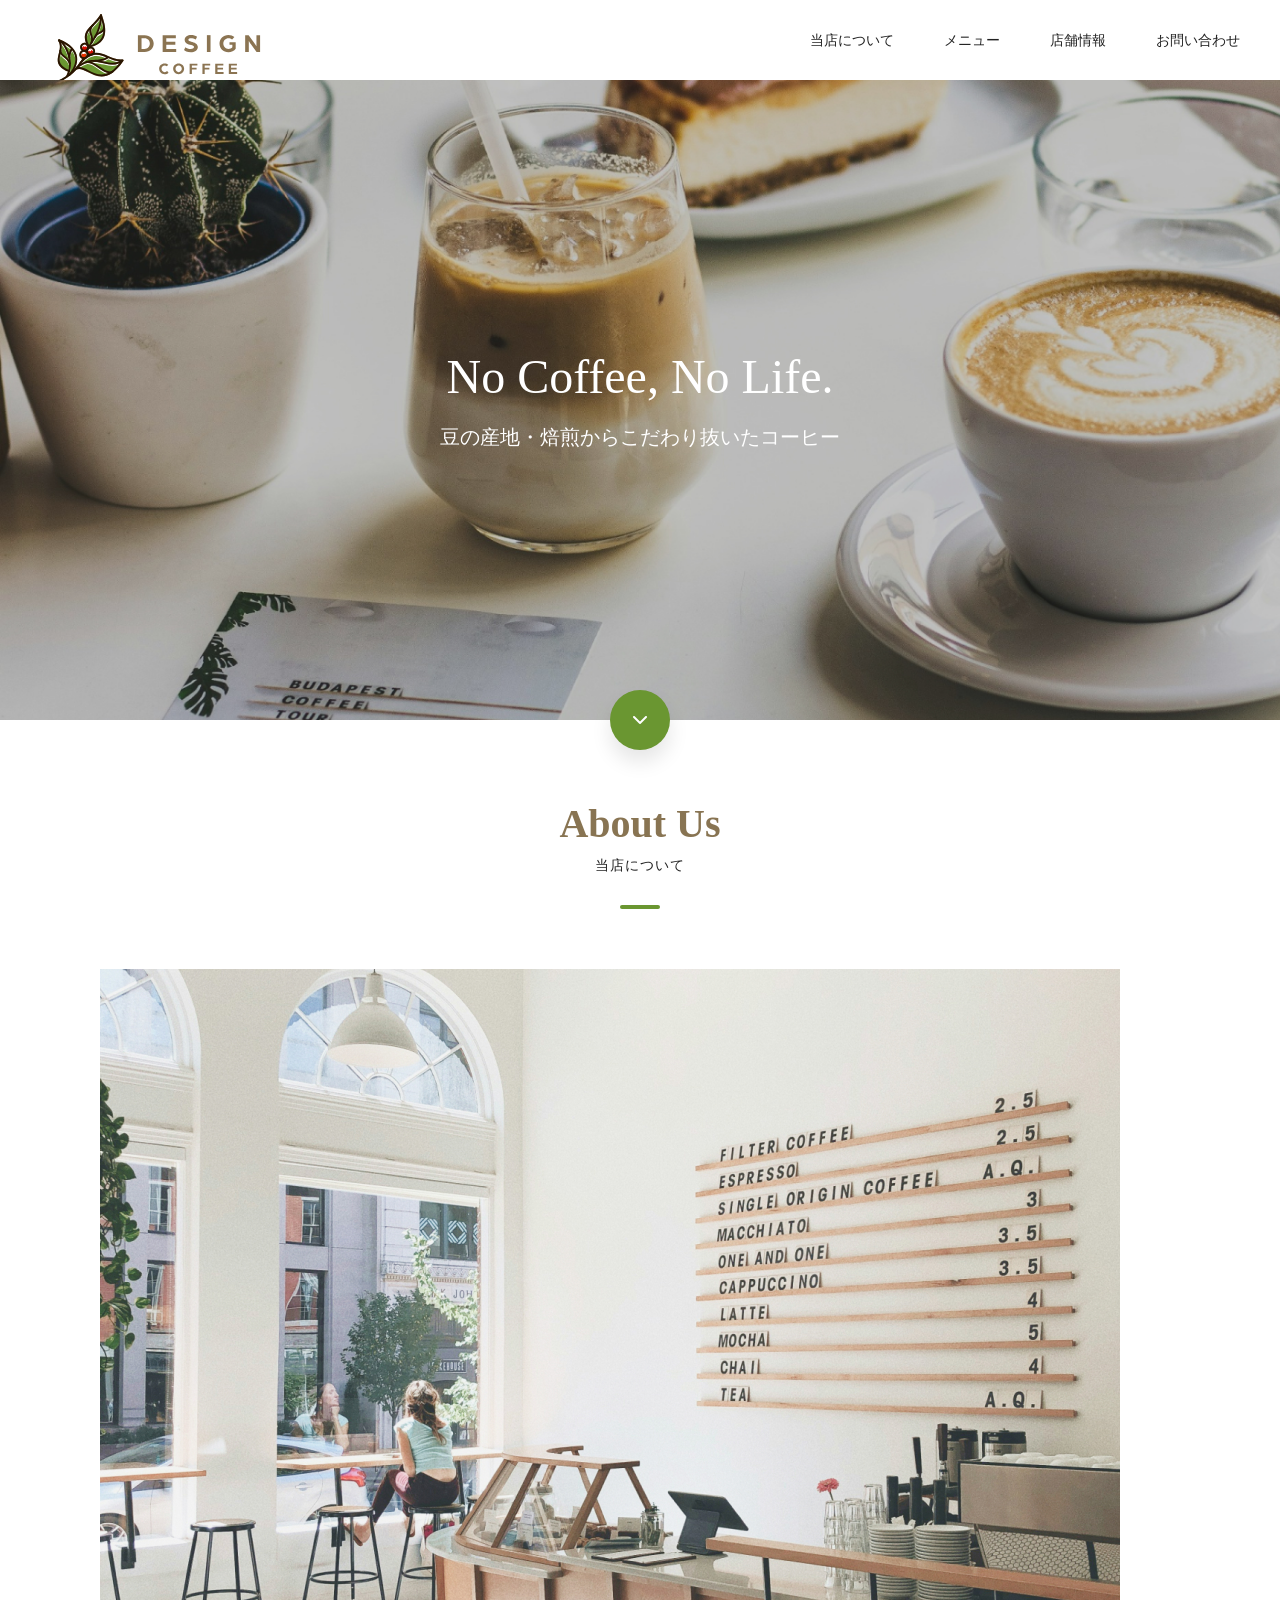
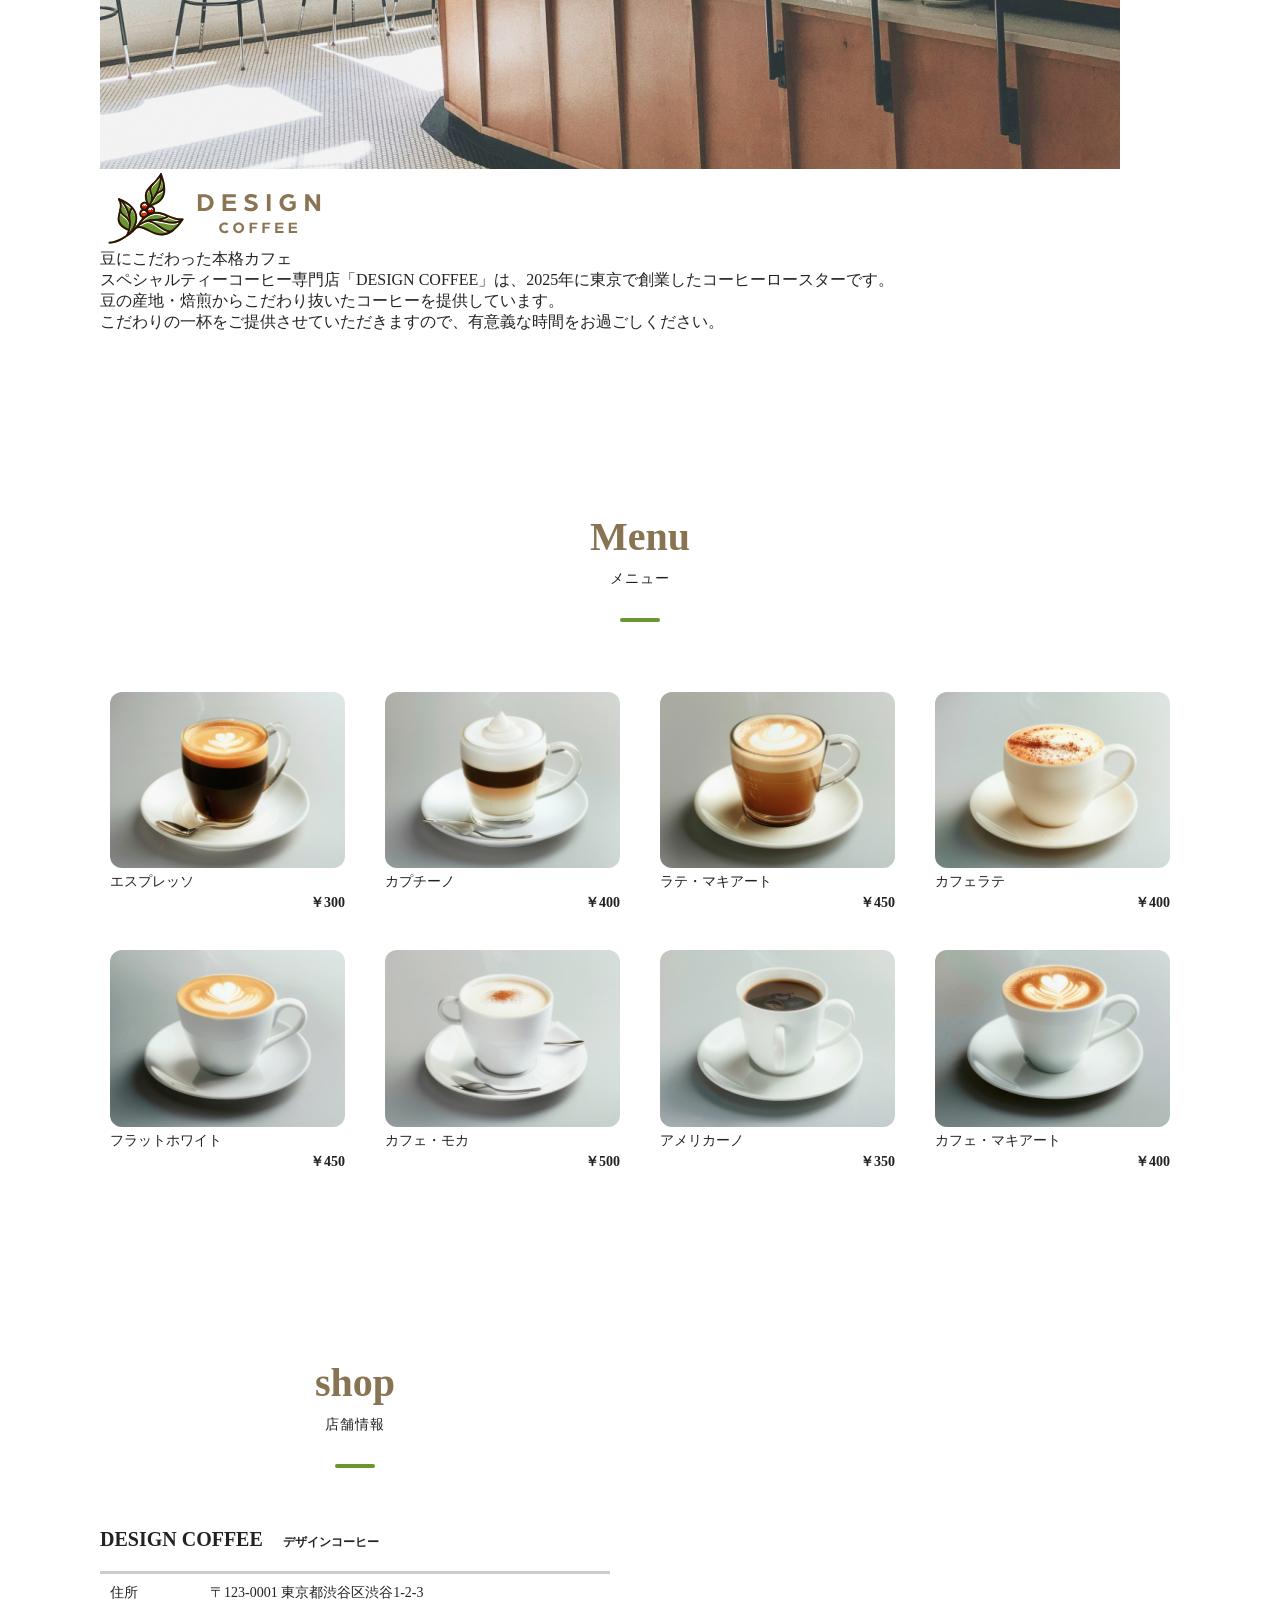
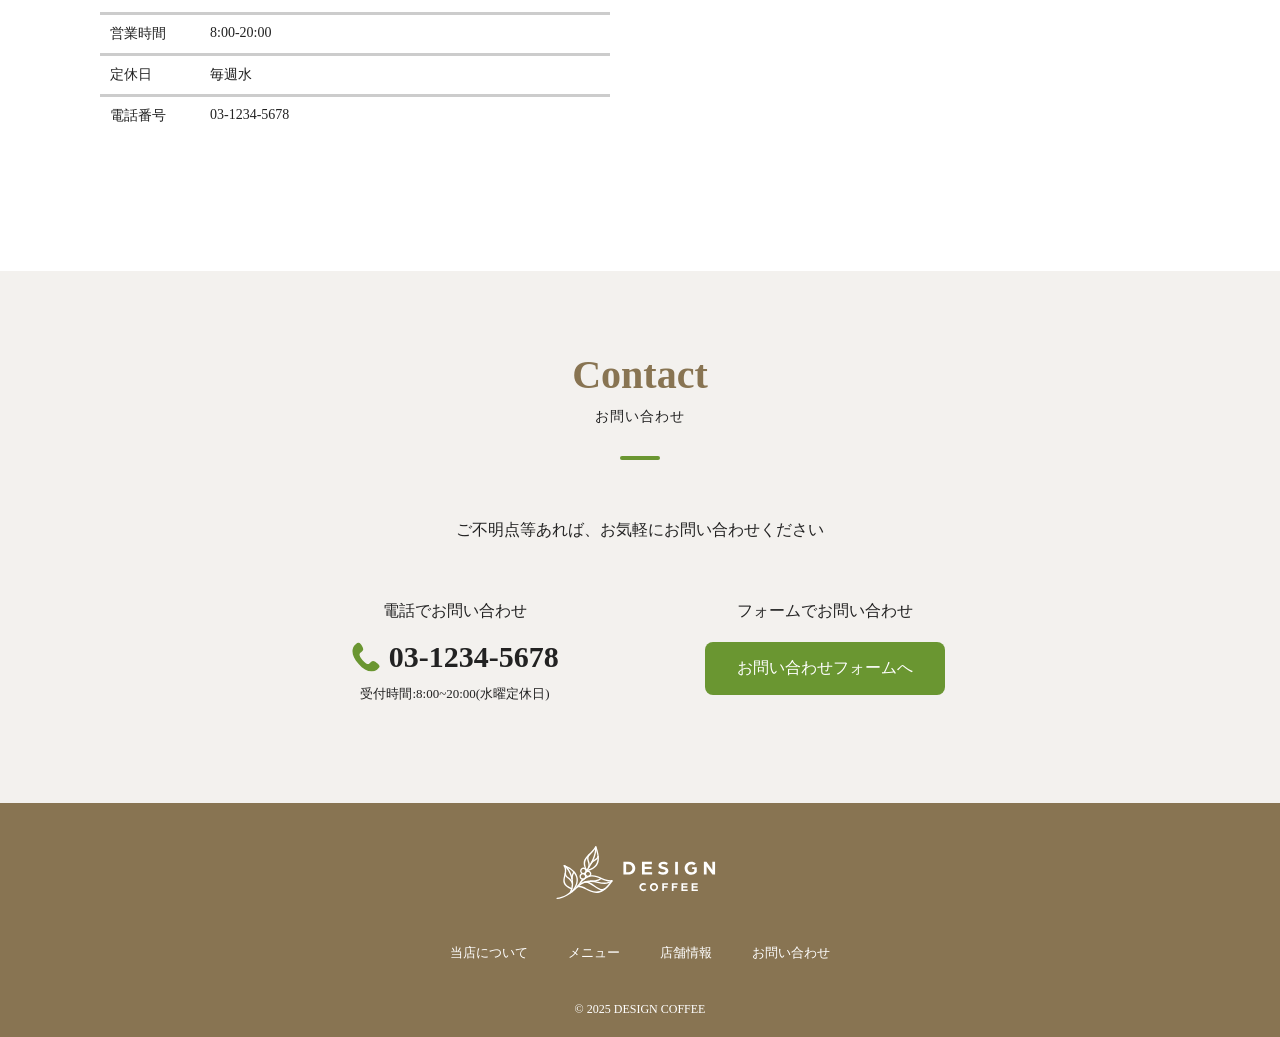
==== index.html @ 808d5197 "Add files via upload" ====
<!DOCTYPE html>
<html lang="ja">
<head>
  <meta charset="UTF-8">
  <meta name="viewport" content="width=device-width, initial-scale=1.0">
  <title>Document</title>
  <link rel="stylesheet" href="reset.css">
  <link rel="stylesheet" href="style.css">
  <link rel="preconnect" href="https://fonts.googleapis.com">
  <link rel="preconnect" href="https://fonts.gstatic.com" crossorigin>
  <link href="https://fonts.googleapis.com/css2?family=Montsettat:ital,wght@0,100//900;1,100..900&family=Noto+Sans+JP:wght@100..900&display=swap" rel="stylesheet">
</head>

<body>
  <header>
    <h1>
     <a href="index.html" class="logo">
       <img src="img/logo.svg" alt="DESIGN COFFEEのロゴ">
     </a>
    </h1>
    <nav>
      <ul>
        <li><a href="index.html#about">当店について</a></li>
        <li><a href="index.html#menu">メニュー</a></li>
        <li><a href="index.html#shop">店舗情報</a></li>
        <li><a href="index.html#contact">お問い合わせ</a></li>
      </ul>
    </nav>
  </header>
  <section class="hero">
    <h2>No Coffee, No Life.</h2>
    <p>豆の産地・焙煎からこだわり抜いたコーヒー</p>
    <a href="about">
      <img src="img/down.png" alt="下へスクロール">
    </a>
  </section>
  <main>
    <section class="main-section">
      <div class="container">
        <div class="heading-group">
          <h2>
            About Us
            <span>当店について</span>
          </h2>
        </div>
      <div class="layout">
        <div class="image">
          <img src="img/about-photo.jpg" alt="当店の写真">
        </div>
        <div class="text">
          <img src="img/logo.svg" alt="DESIGN COFFEEのロゴ">
          <h3>豆にこだわった本格カフェ</h3>
          <p>スペシャルティーコーヒー専門店「DESIGN COFFEE」は、2025年に東京で創業したコーヒーロースターです。</p>
          <p>豆の産地・焙煎からこだわり抜いたコーヒーを提供しています。</p>
          <p>こだわりの一杯をご提供させていただきますので、有意義な時間をお過ごしください。</p>
        </div>
      </div>
    </div>
  </section>
  <section class="main-section menu" id="menu">
    <div class="container">
      <div class="heading-group">
        <h2>
          Menu
         <span>メニュー</span>
        </h2>
      </div>
      <ul class="menu-list">
        <li>
          <div class="menu-card">
            <img src="img/menu-1.jpg" alt="エスプレッソ">
            <p class="name">エスプレッソ</p>
            <p class="price">￥300</p>
          </div>
        </li>
        <li>
          <div class="menu-card">
            <img src="img/menu-2.jpg" alt="カプチーノ">
            <p class="name">カプチーノ</p>
            <p class="price">￥400</p>
          </div>
        </li>
        <li>
          <div class="menu-card">
            <img src="img/menu-3.jpg" alt="ラテ・マキアート">
            <p class="name">ラテ・マキアート</p>
            <p class="price">￥450</p>
          </div>
        </li>
        <li>
          <div class="menu-card">
            <img src="img/menu-4.jpg" alt="カフェラテ">
            <p class="name">カフェラテ</p>
            <p class="price">￥400</p>
          </div>
        </li>
        <li>
          <div class="menu-card">
            <img src="img/menu-5.jpg" alt="フラットホワイト">
            <p class="name">フラットホワイト</p>
            <p class="price">￥450</p>
          </div>
        </li>
        <li>
          <div class="menu-card">
            <img src="img/menu-6.jpg" alt="カフェ・モカ">
            <p class="name">カフェ・モカ</p>
            <p class="price">￥500</p>
          </div>
        </li>
        <li>
          <div class="menu-card">
            <img src="img/menu-7.jpg" alt="アメリカーノ">
            <p class="name">アメリカーノ</p>
            <p class="price">￥350</p>
          </div>
        </li>
        <li>
          <div class="menu-card">
            <img src="img/menu-8.jpg" alt="カフェ・マキアート">
            <p class="name">カフェ・マキアート</p>
            <p class="price">￥400</p>
          </div>
        </li>
      </ul>
    </div>
  </section>
  <section class="main-section shop" id="shop">
    <div class="container">
      <div class="layout">
       <div class="text">
         <div class="heading-group">
           <h2>shop</h2>
           <span>店舗情報</span>
         </div>
         <h3>
           DESIGN COFFEE
           <span>デザインコーヒー</span>
         </h3>
         <dl>
           <dt>住所</dt>
           <dd>〒123-0001 東京都渋谷区渋谷1-2-3</dd>
           <dt>営業時間</dt>
           <dd>8:00-20:00</dd>
           <dt>定休日</dt>
           <dd>毎週水</dd>
           <dt>電話番号</dt>
           <dd>03-1234-5678</dd>
         </dl>
       </div>
       <div class="map">
        <iframe src="https://www.google.com/maps/embed?pb=!1m18!1m12!1m3!1d3227.511623352831!2d138.18072567523816!3d36.00779787248357!2m3!1f0!2f0!3f0!3m2!1i1024!2i768!4f13.1!3m3!1m2!1s0x601c50e71f7adf49%3A0x2a9c9bdd30254f00!2z5YWs56uL6KuP6Kiq5p2x5Lqs55CG56eR5aSn5a2m!5e0!3m2!1sja!2sjp!4v1779668512822!5m2!1sja!2sjp" width="600" height="450" style="border:0;" allowfullscreen="" loading="lazy" referrerpolicy="no-referrer-when-downgrade"></iframe>
       </div> 
      </div>
    </div>
  </section>
  <section class="main-section contact" id="contact">
    <div class="container">
      <div class="heading-group">
        <h2>Contact</h2>
        <span>お問い合わせ</span>
      </div>
      <p>ご不明点等あれば、お気軽にお問い合わせください</p>
      <div class="layout">
        <div class="tel">
          <p class="label">電話でお問い合わせ</p>
          <a href="tel:0312345678" class="number">
            <img src="img/icon-tel.svg" alt="電話アイコン">
            03-1234-5678
          </a>
          <p class="hour">受付時間:8:00~20:00(水曜定休日)</p>
        </div>
        <div class="form">
          <p class="label">フォームでお問い合わせ</p>
          <a href="contact.html" class="button">お問い合わせフォームへ</a>
        </div>
      </div>
    </div>
  </section>
</body>
<footer>
  <a href="index.html" class="logo">
    <img src="img/logo-white.svg" alt="DESIGN COFFEEのロゴ">
  </a>
  <nav>
    <ul>
      <li><a href="index.html#about">当店について</a></li>
      <li><a href="index.html#menu">メニュー</a></li>
      <li><a href="index.html#shop">店舗情報</a></li>
      <li><a href="index.html#contact">お問い合わせ</a></li>
    </ul>
  </nav>
  <p class="copyright">&copy; 2025 DESIGN COFFEE</p>
</footer>
</html>
---- style.css ----
header{
  padding: 10px 40px;
  display: flex;
  align-items: center;
  justify-content: space-between;
  .logo{
    display: block;
    height: 60px;
  }
}
nav{
  ul{
    display: flex;
    align-items: center;
    gap: 50px;
  }
  a{
    font-size: 14px;
    font-weight: 400;
    &:hover{
      color: #6A9631;
      text-decoration: underline;
    }
  }
}

.hero{
  color: #fff;
  text-align: center;
  height: 640px;
  background-image: url(../img/hero-background.jpg);
  background-size: cover;
  display: flex;
  flex-direction: column;
  align-items: center;
  justify-content: center;
  position: relative;
  h2{
    font-size: 48px;
    font-weight: 700px;
  }
  p{
    font-size: 20px;
    font-weight: 400;
    margin-top: 20px;
  }
  a{
    display: grid;
    place-items: center;
    width: 60px;
    height: 60px;
    background-color: #6A9631;
    border-radius: 50%;
    box-shadow: 0px 12px 20px rgb(0 0 0 / 0.1);
    position: absolute;
    left: 50%;
    bottom: 0;
    translate: -50% 50%;
    img{
      width: 24px;
      height: 24px;
    }
  }
}

.container{
  max-width: 1160px;
  margin: 0 auto;
  padding-inline: 40px;
}
main{
  .main-section{
    padding: 80px 0 100px;
    .heading-group{
      text-align: center;
      margin: 0 0 60px;
      h2{
        color: #887452;
        font-size: 40px;
        font-weight: 700;
      }
      span{
        color: #222;
        font-size: 14px;
        font-weight: 400;
        letter-spacing: 0.08em;
        display: block;
        margin-top: 10px;
      }
      &::after{
        content: "";
        display: block;
        width: 40px;
        height: 4px;
        background-color: #6A9631;
        border-radius: 4px;
        margin: 30px auto 0;
      }
    }
  }
}

.about{
  .layout{
    display: grid;
    grid-template-columns: 1fr 1fr;
    align-items: start;
    gap: 60px;
  }
  .image{
    border-radius: 40px;
    overflow: hidden;
    img{
      width: 100%;
      aspect-ratio: 5 / 4;
      object-fit: cover;
    }
  }
  .text{
    img{
      height: 60px;
    }
    h3{
      font-size: 28px;
      font-weight: 700;
      margin-top: 20px;
    }
    p{
      margin-top: 20px;
    }
  }
}

.menu-card{
  padding: 10px;
  background-color: #fff;
  border-radius: 20px;
  display: grid;
  gap: 5px;
  img{
    width: 100%;
    aspect-ratio: 4 / 3;
    object-fit: cover;
    border-radius: 12px;
  }
  .name{
    font-size: 14px;
  }
  .price{
    font-size: 14px;
    font-weight: 700;
    line-height: 1;
    letter-spacing: 0;
    text-align: right;
  }
}
.menu-list{
  display: grid;
  grid-template-columns: 1fr 1fr 1fr 1fr;
  gap: 20px;
}
.shop{
  .layout{
    display: grid;
    grid-template-columns: 1fr 1fr;
    align-items: start;
    gap: 60px;
  }
  .text{
    h3{
      text-align: center;
      font-size: 20px;
      font-weight: 700;
      margin: 0 0 20px;
      display: flex;
      align-items: baseline;
      gap: 1em;
      span{
        font-size: 0.6em;
      }
    }
    dl{
      display: grid;
      grid-template-columns: 100px 1fr;
      dt,dd{
        font-size: 14px;
        padding: 10px;
        border-top: solid #ccc;
      }
    }
  }
  .map{
    border-radius: 40px;
    overflow: hidden;
    iframe{
      width: 100%;
      height: auto;
      aspect-ratio: 5/4;
    }
  }
}
.contact{
  text-align: center;
  background-color: #f3f1ee;
  .layout{
    display: grid;
    grid-template-columns: 1fr 1fr;
    gap: 40px;
    margin-top: 60px;
    margin-inline: auto;
    max-width: 700px;
  }
  .label{
    margin-bottom: 20px;
  }
  .number{
    font-size: 30px;
    font-weight: 700;
    line-height: 1;
    letter-spacing: 0;
    img{
      width: 1em;
    }
  }
  .hour{
    font-size: 13px;
    display: block;
    margin-top: 1em;
  }
  .button{
    display: inline-block;
    color: #fff;
    background-color: #6A9631;
    padding: 1em 2em;
    border-radius: 8px;
  }
}
footer{
  color: #fff;
  background-color: #887452;
  padding: 40px 20px 20px;
  display: grid;
  justify-items: center;
  gap: 40px;
  .logo{
    display:block;
    img{
      display: block;
      height: 60px;
    }
  }
  ul{
    display: flex;
    gap: 40px;
    a{
      font-size: 13px;
    }
  }
  .copyright{
    font-size: 12px;
  }
}
.lower-main{
  padding: 80px 0 100px;
  background-color: #f3f1ee;
}
.lower-heading-group{
  text-align: center;
  display: grid;
  justify-items: center;
  gap: 20px;
  margin:0 0 40px;
  h2{
    font-size: 40px;
    font-weight: 700;
  }
}
.form-box{
  max-width: 640px;
  margin: auto;
  border-radius: 20px;
  padding: 60px;
  background-color: #fff;
  box-shadow: 0px 24px 40px rgb(0 0 0 / 0.08);
}
.font-item{
  display: grid;
  gap: 10px;
  label{
    font-size: 14px;
  }
  + .font-item{
    margin-top: 30px;
  }
  input,
  textarea{
    border: 1px solid #aaa;
    padding: 0.8em 0.5em;
    border-radius: 8px;
    &::placeholder{
      color:#aaa;
    }
  }
  textarea{
    resize: none;
  }
  button{
    font-size: 16px;
    display: inline-block;
    color: #fff;
    background-color: #6A9631;
    border: none;
    padding: 1em 2em;
    border-radius: 8px;
    &:hover{
      background-color: #517521;
    }
  }
}
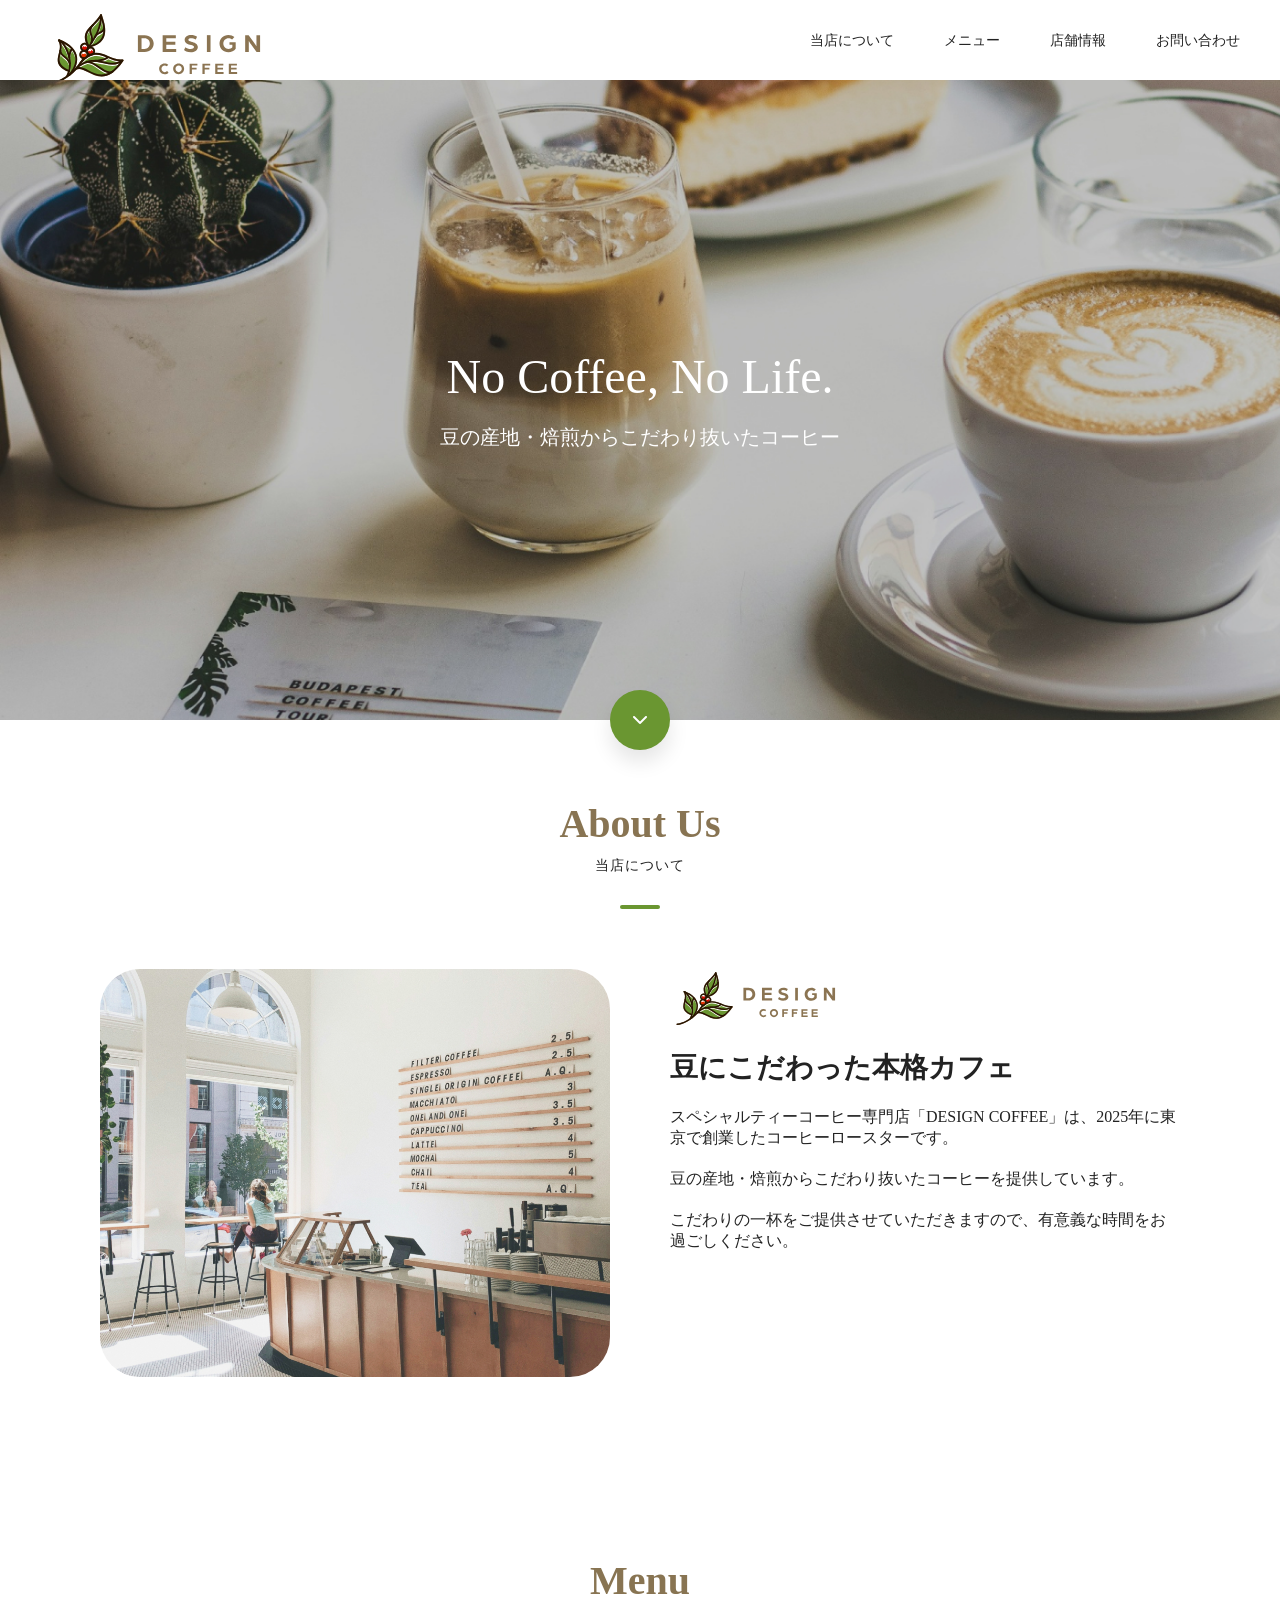
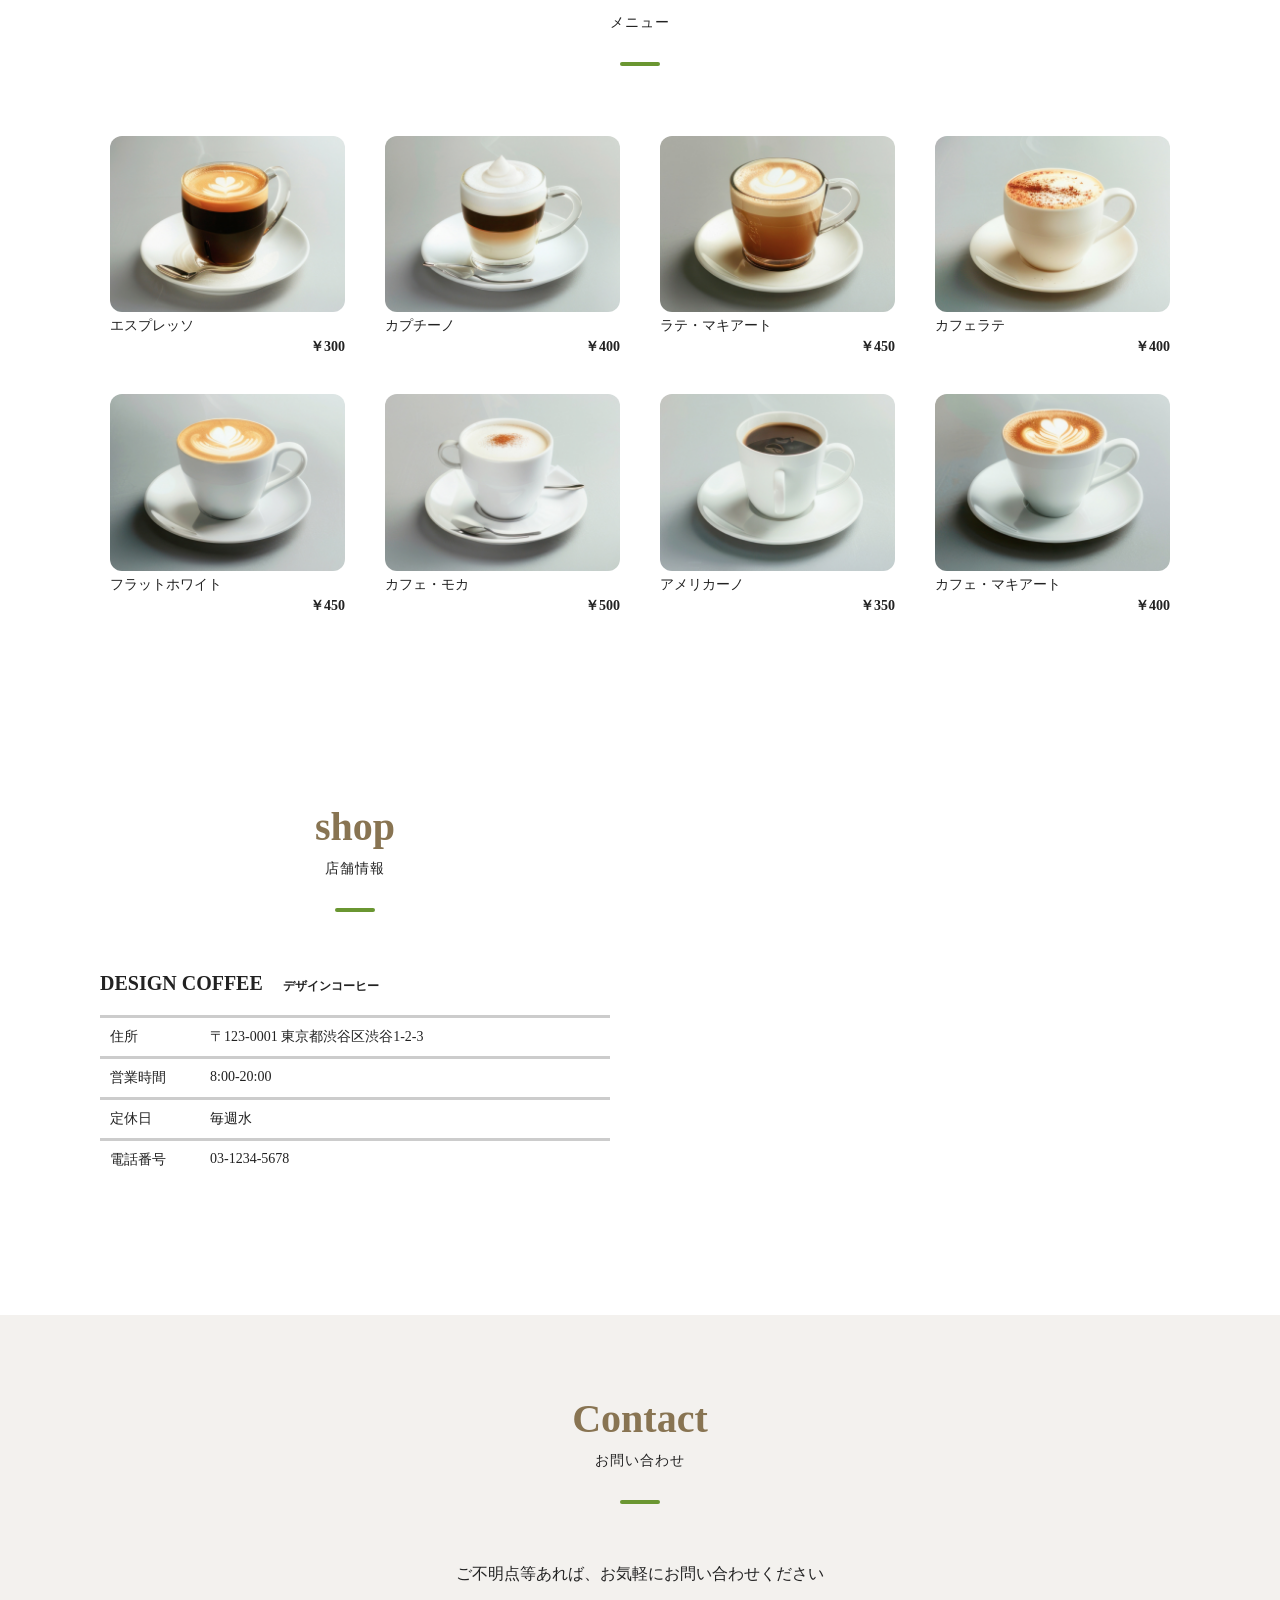
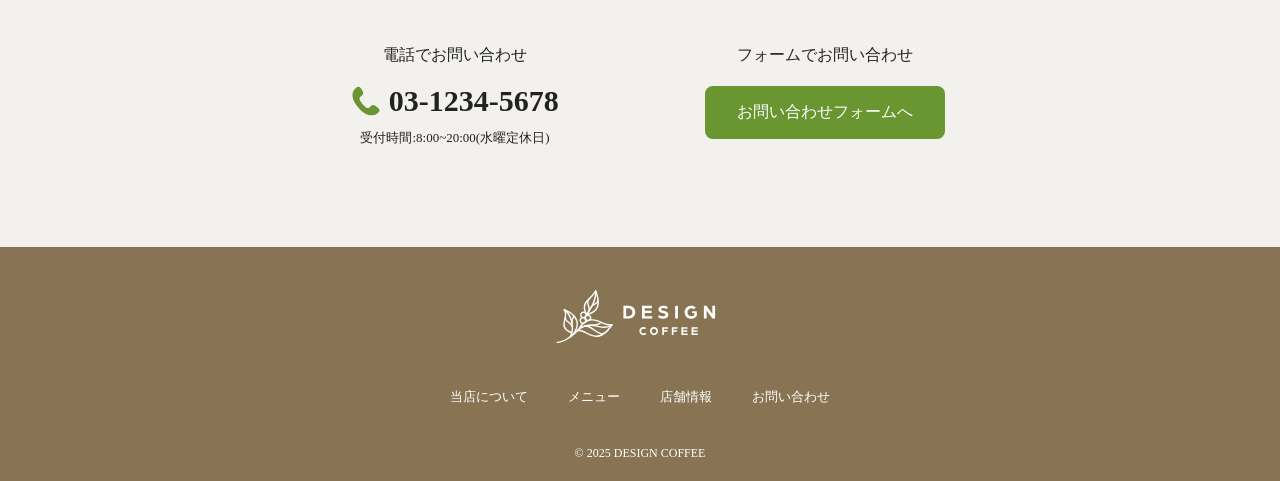
==== commit bce89b3c: "Update index.html" ====
--- a/index.html
+++ b/index.html
@@ -35,7 +35,7 @@
     </a>
   </section>
   <main>
-    <section class="main-section">
+    <section class="main-section about" id="about">
       <div class="container">
         <div class="heading-group">
           <h2>
@@ -192,4 +192,4 @@
   </nav>
   <p class="copyright">&copy; 2025 DESIGN COFFEE</p>
 </footer>
-</html>+</html>
--- a/style.css
+++ b/style.css
@@ -28,7 +28,7 @@
   color: #fff;
   text-align: center;
   height: 640px;
-  background-image: url(../img/hero-background.jpg);
+  background-image: url(./img/hero-background.jpg);
   background-size: cover;
   display: flex;
   flex-direction: column;
@@ -283,7 +283,7 @@
   background-color: #fff;
   box-shadow: 0px 24px 40px rgb(0 0 0 / 0.08);
 }
-.font-item{
+.form-item{
   display: grid;
   gap: 10px;
   label{
@@ -316,4 +316,4 @@
       background-color: #517521;
     }
   }
-}+}
